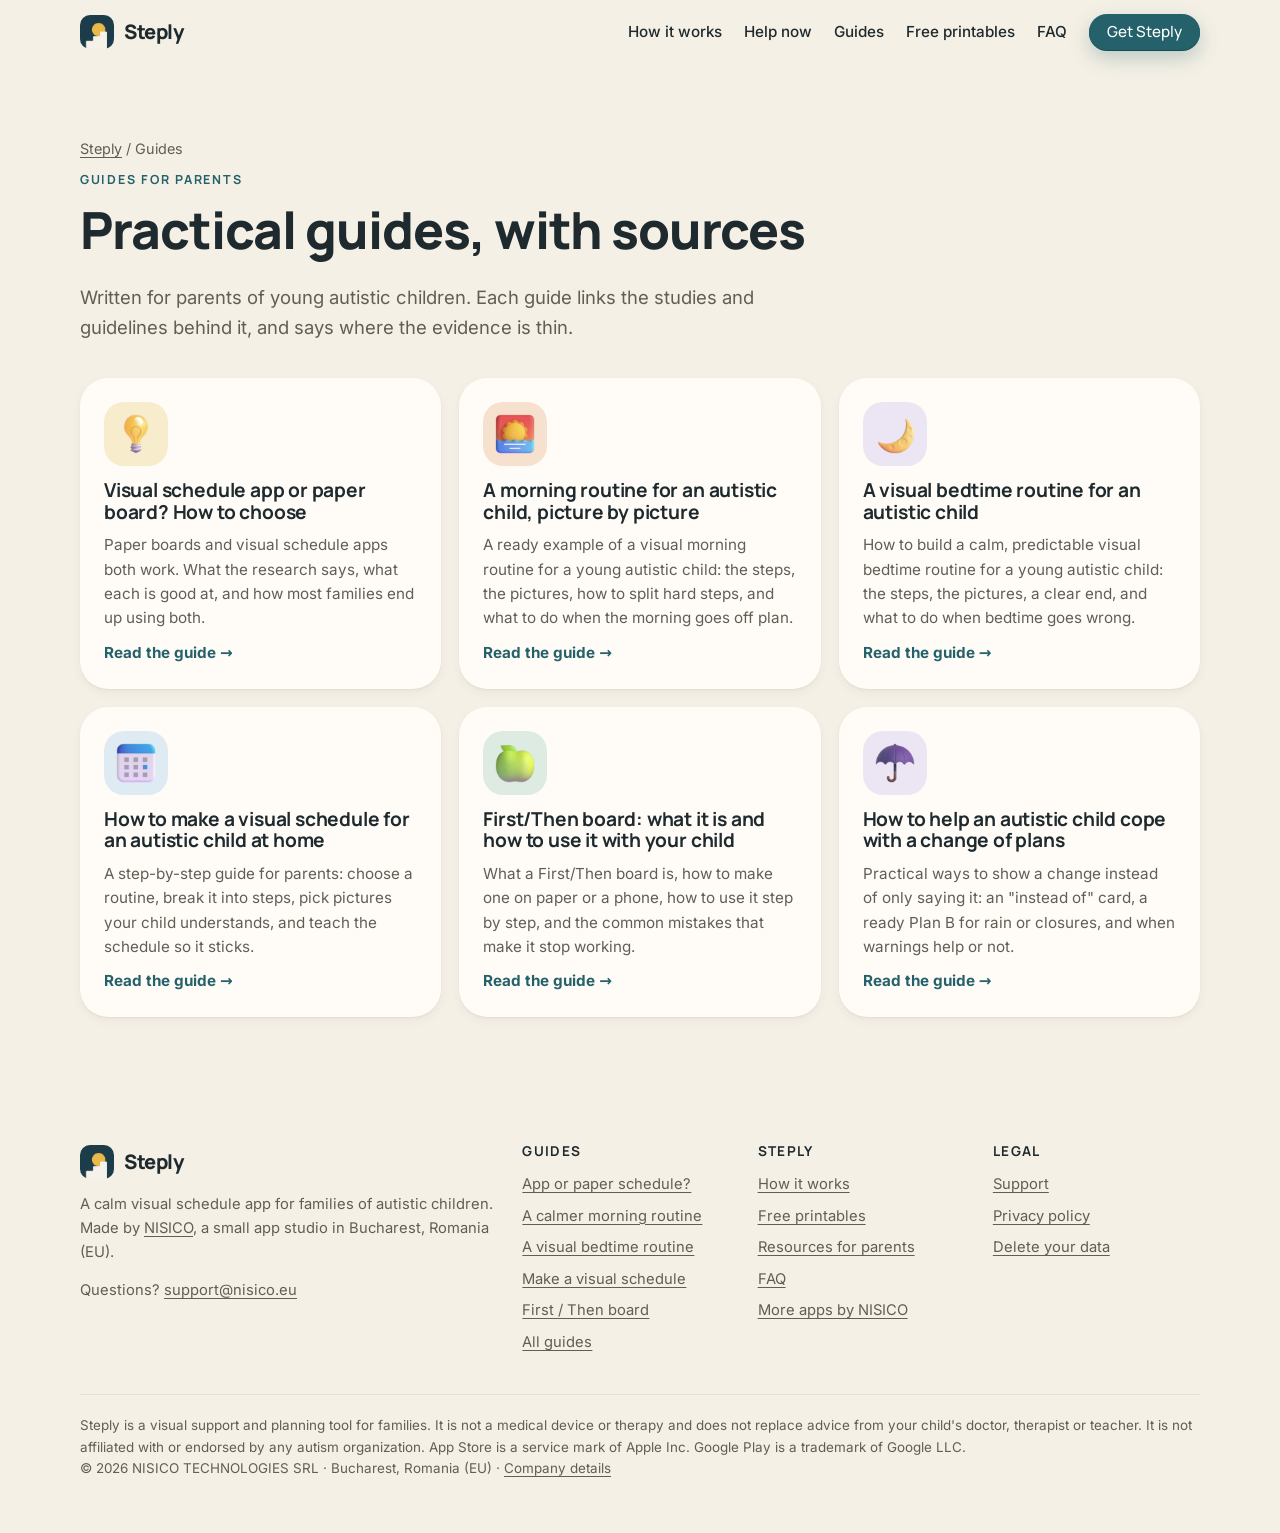
==== blog/index.html @ 3f3813bf "Steply site: new home in the app's look, guides blog, free printables, resources, sitemap and robots" ====
<!doctype html>
<html lang="en-US">
<head>
<meta charset="utf-8">
<meta name="viewport" content="width=device-width, initial-scale=1, viewport-fit=cover">
<title>Visual schedule guides for parents of autistic children | Steply</title>
<meta name="description" content="Short, sourced guides for parents: visual schedules, First / Then boards, morning and bedtime routines, and helping an autistic child with a change of plans.">
<link rel="canonical" href="https://steply.nisico.eu/blog/">
<meta name="robots" content="index, follow, max-image-preview:large">
<meta name="theme-color" content="#F5F0E6" media="(prefers-color-scheme: light)">
<meta name="theme-color" content="#121C24" media="(prefers-color-scheme: dark)">
<meta property="og:type" content="website"><meta property="og:site_name" content="Steply">
<meta property="og:title" content="Visual schedule guides for parents of autistic children | Steply"><meta property="og:description" content="Short, sourced guides for parents: visual schedules, First / Then boards, morning and bedtime routines, and helping an autistic child with a change of plans.">
<meta property="og:url" content="https://steply.nisico.eu/blog/"><meta property="og:image" content="https://steply.nisico.eu/assets/og.jpg">
<meta property="og:image:width" content="1200"><meta property="og:image:height" content="630">
<meta name="twitter:card" content="summary_large_image">
<link rel="icon" href="/assets/favicon.svg" type="image/svg+xml"><link rel="apple-touch-icon" href="/assets/apple-touch-icon.png">
<link rel="preload" href="/assets/fonts/manrope-latin-wght.woff2" as="font" type="font/woff2" crossorigin>
<link rel="preload" href="/assets/fonts/inter-latin-wght.woff2" as="font" type="font/woff2" crossorigin>
<link rel="stylesheet" href="/assets/site.css?v=2026-11-04">
<script type="application/ld+json">{"@context": "https://schema.org", "@type": "Blog", "name": "Steply guides for parents", "url": "https://steply.nisico.eu/blog/", "publisher": {"@type": "Organization", "name": "NISICO TECHNOLOGIES SRL", "alternateName": "NISICO", "url": "https://nisico.eu/", "email": "support@nisico.eu", "address": {"@type": "PostalAddress", "addressLocality": "Bucharest", "addressCountry": "RO"}}, "blogPost": [{"@type": "BlogPosting", "headline": "Visual schedule app or paper board? How to choose", "url": "https://steply.nisico.eu/blog/visual-schedule-app-or-paper/", "datePublished": "2026-11-04"}, {"@type": "BlogPosting", "headline": "A morning routine for an autistic child, picture by picture", "url": "https://steply.nisico.eu/blog/morning-routine-for-autistic-child/", "datePublished": "2026-11-04"}, {"@type": "BlogPosting", "headline": "A visual bedtime routine for an autistic child", "url": "https://steply.nisico.eu/blog/bedtime-routine-for-autistic-child/", "datePublished": "2026-11-04"}, {"@type": "BlogPosting", "headline": "How to make a visual schedule for an autistic child at home", "url": "https://steply.nisico.eu/blog/how-to-make-a-visual-schedule-for-an-autistic-child/", "datePublished": "2026-11-02"}, {"@type": "BlogPosting", "headline": "First/Then board: what it is and how to use it with your child", "url": "https://steply.nisico.eu/blog/first-then-board/", "datePublished": "2026-11-02"}, {"@type": "BlogPosting", "headline": "How to help an autistic child cope with a change of plans", "url": "https://steply.nisico.eu/blog/autistic-child-change-of-plans/", "datePublished": "2026-11-02"}]}</script>
<script type="application/ld+json">{"@context": "https://schema.org", "@type": "BreadcrumbList", "itemListElement": [{"@type": "ListItem", "position": 1, "name": "Steply", "item": "https://steply.nisico.eu/"}, {"@type": "ListItem", "position": 2, "name": "Guides", "item": "https://steply.nisico.eu/blog/"}]}</script>
</head>
<body>
<a class="skip" href="#main">Skip to content</a>
<header class="top"><div class="wrap">
<a class="brand" href="/"><img src="/assets/icon-96.png" alt="" width="34" height="34">Steply</a>
<nav class="nav" aria-label="Main">
<a href="/#how">How it works</a><a href="/#help-now">Help now</a><a href="/blog/">Guides</a><a href="/printables/">Free printables</a><a href="/#faq">FAQ</a>
<a class="btn" href="/#get">Get Steply</a>
</nav></div></header>
<main id="main"><section><div class="wrap">
<p class="crumbs"><a href="/">Steply</a> / Guides</p>
<p class="kicker">Guides for parents</p><h1 style="font-size:clamp(2rem,5vw,3.2rem)">Practical guides, with sources</h1>
<p class="lead">Written for parents of young autistic children. Each guide links the studies and guidelines behind it, and says where the evidence is thin.</p>
<div class="posts" style="margin-top:36px"><a class="post rv" href="/blog/visual-schedule-app-or-paper/"><div class="tile t-butter"><img src="/assets/emoji/light_bulb.webp" alt="" width="44" height="44" loading="lazy" decoding="async"></div><h3>Visual schedule app or paper board? How to choose</h3><p>Paper boards and visual schedule apps both work. What the research says, what each is good at, and how most families end up using both.</p><span class="more">Read the guide →</span></a><a class="post rv" href="/blog/morning-routine-for-autistic-child/"><div class="tile t-peach"><img src="/assets/emoji/sunrise.webp" alt="" width="44" height="44" loading="lazy" decoding="async"></div><h3>A morning routine for an autistic child, picture by picture</h3><p>A ready example of a visual morning routine for a young autistic child: the steps, the pictures, how to split hard steps, and what to do when the morning goes off plan.</p><span class="more">Read the guide →</span></a><a class="post rv" href="/blog/bedtime-routine-for-autistic-child/"><div class="tile t-lav"><img src="/assets/emoji/crescent_moon.webp" alt="" width="44" height="44" loading="lazy" decoding="async"></div><h3>A visual bedtime routine for an autistic child</h3><p>How to build a calm, predictable visual bedtime routine for a young autistic child: the steps, the pictures, a clear end, and what to do when bedtime goes wrong.</p><span class="more">Read the guide →</span></a><a class="post rv" href="/blog/how-to-make-a-visual-schedule-for-an-autistic-child/"><div class="tile t-sky"><img src="/assets/emoji/calendar.webp" alt="" width="44" height="44" loading="lazy" decoding="async"></div><h3>How to make a visual schedule for an autistic child at home</h3><p>A step-by-step guide for parents: choose a routine, break it into steps, pick pictures your child understands, and teach the schedule so it sticks.</p><span class="more">Read the guide →</span></a><a class="post rv" href="/blog/first-then-board/"><div class="tile t-sage"><img src="/assets/emoji/green_apple.webp" alt="" width="44" height="44" loading="lazy" decoding="async"></div><h3>First/Then board: what it is and how to use it with your child</h3><p>What a First/Then board is, how to make one on paper or a phone, how to use it step by step, and the common mistakes that make it stop working.</p><span class="more">Read the guide →</span></a><a class="post rv" href="/blog/autistic-child-change-of-plans/"><div class="tile t-lav"><img src="/assets/emoji/umbrella.webp" alt="" width="44" height="44" loading="lazy" decoding="async"></div><h3>How to help an autistic child cope with a change of plans</h3><p>Practical ways to show a change instead of only saying it: an &quot;instead of&quot; card, a ready Plan B for rain or closures, and when warnings help or not.</p><span class="more">Read the guide →</span></a></div>
</div></section></main><footer><div class="wrap">
<div class="cols">
<div><a class="brand" href="/"><img src="/assets/icon-96.png" alt="" width="34" height="34">Steply</a>
<p style="margin-top:14px">A calm visual schedule app for families of autistic children. Made by <a href="https://nisico.eu/">NISICO</a>, a small app studio in Bucharest, Romania (EU).</p>
<p>Questions? <a href="mailto:support@nisico.eu">support@nisico.eu</a></p></div>
<div><h4>Guides</h4><ul><li><a href="/blog/visual-schedule-app-or-paper/">App or paper schedule?</a></li><li><a href="/blog/morning-routine-for-autistic-child/">A calmer morning routine</a></li><li><a href="/blog/bedtime-routine-for-autistic-child/">A visual bedtime routine</a></li><li><a href="/blog/how-to-make-a-visual-schedule-for-an-autistic-child/">Make a visual schedule</a></li><li><a href="/blog/first-then-board/">First / Then board</a></li><li><a href="/blog/">All guides</a></li></ul></div>
<div><h4>Steply</h4><ul><li><a href="/#how">How it works</a></li><li><a href="/printables/">Free printables</a></li><li><a href="/resources/">Resources for parents</a></li><li><a href="/#faq">FAQ</a></li><li><a href="https://nisico.eu/apps/">More apps by NISICO</a></li></ul></div>
<div><h4>Legal</h4><ul><li><a href="https://nisico.eu/steply/support.html">Support</a></li><li><a href="https://nisico.eu/steply/privacy.html">Privacy policy</a></li><li><a href="https://nisico.eu/steply/delete-data.html">Delete your data</a></li></ul></div>
</div>
<p class="legal">Steply is a visual support and planning tool for families. It is not a medical device or therapy and does not replace advice from your child's doctor, therapist or teacher. It is not affiliated with or endorsed by any autism organization. App Store is a service mark of Apple Inc. Google Play is a trademark of Google LLC.<br>© 2026 NISICO TECHNOLOGIES SRL · Bucharest, Romania (EU) · <a href="https://nisico.eu/#company">Company details</a></p>
</div></footer>
<script>
document.documentElement.classList.add("js");
(function(){var io="IntersectionObserver" in window?new IntersectionObserver(function(es){es.forEach(function(e){if(e.isIntersecting){e.target.classList.add("in");io.unobserve(e.target)}})},{rootMargin:"0px 0px -8% 0px"}):null;
document.querySelectorAll(".rv").forEach(function(el){io?io.observe(el):el.classList.add("in")});
document.querySelectorAll("form[data-wl]").forEach(function(f){f.addEventListener("submit",function(ev){ev.preventDefault();var ok=f.nextElementSibling;
fetch(f.action,{method:"POST",body:new FormData(f),headers:{Accept:"application/json"}}).then(function(r){if(!r.ok)throw 0;f.style.display="none";ok.style.display="block"}).catch(function(){location.href="mailto:support@nisico.eu?subject=Steply%20launch%20email"})})});})();
</script>
</body></html>
---- assets/site.css ----
/* steply.nisico.eu: the Steply site. Look = the app's Today design (LOOK_R1103M): linen, paper cards, deep teal, pastel tiles,
   Manrope headings + Inter text, Fluent Emoji 3D pictures (MIT). Self-hosted fonts, no external requests. */
@font-face{font-family:"Manrope";src:url("/assets/fonts/manrope-latin-wght.woff2") format("woff2");font-weight:200 800;font-display:swap}
@font-face{font-family:"Inter";src:url("/assets/fonts/inter-latin-wght.woff2") format("woff2");font-weight:100 900;font-display:swap}

:root{
  --linen:#F5F0E6;--card:#FFFCF7;--teal:#24616A;--teal-deep:#1B4B52;--ink:#1F2A2E;--muted:#625D55;--hair:#E8DFD0;
  --peach:#F6E1CF;--sage:#DDEBE3;--lavender:#ECE5F3;--butter:#F7ECCB;--sky:#DFEBF2;--rose:#F5E0DA;
  --done:#2F5B48;--help:#4A3F73;--on-teal:#fff;--focus:#0B57D0;
  --shadow1:0 1px 2px rgba(60,45,20,.06),0 4px 10px rgba(60,45,20,.05);
  --shadow2:0 2px 4px rgba(60,45,20,.05),0 18px 40px rgba(60,45,20,.12);
  --r:28px;--max:1160px;
  color-scheme:light;
}
@media (prefers-color-scheme:dark){:root{
  --linen:#121C24;--card:#1A2731;--teal:#7CC4C9;--teal-deep:#5AA6AC;--ink:#EEF3F4;--muted:#A9B6BC;--hair:#2C3B46;
  --peach:#3A2E27;--sage:#243A33;--lavender:#2E2A3D;--butter:#3A3424;--sky:#22343F;--rose:#3B2A2A;
  --done:#9AD7B8;--help:#CFC4F4;--on-teal:#0E1A20;--focus:#8AB4F8;
  --shadow1:0 0 0 1px var(--hair);--shadow2:0 0 0 1px var(--hair),0 18px 40px rgba(0,0,0,.35);color-scheme:dark}}

*{box-sizing:border-box}
html{-webkit-text-size-adjust:100%;scroll-behavior:smooth}
body{margin:0;background:var(--linen);color:var(--ink);font:17px/1.6 Inter,system-ui,-apple-system,"Segoe UI",Roboto,sans-serif;-webkit-font-smoothing:antialiased;overflow-x:hidden}
img{max-width:100%;height:auto;display:block}
a{color:var(--teal);text-underline-offset:3px}
a:focus-visible,button:focus-visible,input:focus-visible,summary:focus-visible{outline:3px solid var(--focus);outline-offset:3px;border-radius:12px}
h1,h2,h3{font-family:Manrope,Inter,system-ui,sans-serif;letter-spacing:-.02em;line-height:1.12;margin:0 0 .5em}
h1{font-size:clamp(2.3rem,6.2vw,4.1rem);font-weight:800}
h2{font-size:clamp(1.8rem,4vw,2.7rem);font-weight:800}
h3{font-size:1.2rem;font-weight:700;letter-spacing:-.01em}
p{margin:0 0 1em}
.wrap{max-width:var(--max);margin:0 auto;padding:0 20px}
.kicker{font:700 .78rem/1 Manrope,Inter,sans-serif;letter-spacing:.14em;text-transform:uppercase;color:var(--teal);margin:0 0 14px}
.lead{font-size:1.15rem;color:var(--muted);max-width:40em}
.skip{position:absolute;left:-999px;top:8px;background:var(--card);padding:8px 14px;border-radius:12px;z-index:99}
.skip:focus{left:8px}

/* header */
.top{position:sticky;top:0;z-index:20;background:color-mix(in srgb,var(--linen) 86%,transparent);backdrop-filter:saturate(1.4) blur(12px);-webkit-backdrop-filter:saturate(1.4) blur(12px);border-bottom:1px solid transparent}
.top .wrap{display:flex;align-items:center;gap:20px;height:64px}
.brand{display:flex;align-items:center;gap:10px;font:800 1.25rem/1 Manrope,sans-serif;color:var(--ink);text-decoration:none;letter-spacing:-.02em}
.brand img{width:34px;height:34px;border-radius:10px}
.nav{display:flex;gap:22px;margin-left:auto;align-items:center}
.nav a{color:var(--ink);text-decoration:none;font-weight:500;font-size:.95rem}
.nav a:hover{color:var(--teal)}
.nav .btn{padding:10px 18px;font-size:.95rem;color:var(--on-teal)}
@media (max-width:820px){.nav a:not(.btn){display:none}}

/* buttons */
.btn{display:inline-flex;align-items:center;justify-content:center;gap:10px;background:var(--teal);color:var(--on-teal);border:0;border-radius:999px;padding:16px 26px;font:700 1.02rem/1 Manrope,Inter,sans-serif;text-decoration:none;cursor:pointer;box-shadow:0 1px 0 var(--teal-deep),0 8px 20px color-mix(in srgb,var(--teal) 28%,transparent);transition:transform .15s ease,box-shadow .15s ease}
.btn:hover{transform:translateY(-1px)}
.btn.quiet{background:var(--card);color:var(--teal);box-shadow:var(--shadow1)}
.btn.help{background:var(--lavender);color:var(--help);box-shadow:none}

/* store badges */
.stores{display:flex;gap:12px;flex-wrap:wrap;margin:22px 0 10px}
.store{display:inline-flex;align-items:center;gap:12px;background:var(--ink);color:var(--linen);border-radius:16px;padding:10px 18px 10px 14px;text-decoration:none;min-width:180px}
.store svg{width:26px;height:26px;flex:none}
.store small{display:block;font-size:.7rem;opacity:.8;line-height:1.1}
.store b{display:block;font:700 1.08rem/1.15 Manrope,sans-serif}
.store.soon{opacity:.92;cursor:default}
.store.soon small{color:var(--butter)}
@media (prefers-color-scheme:dark){.store{background:#F5F0E6;color:#1F2A2E}.store.soon small{color:#7A5A0C}}

/* waitlist */
.wl{display:flex;gap:10px;flex-wrap:wrap;max-width:520px;margin-top:8px}
.wl input{flex:1 1 230px;min-width:0;border:1.5px solid var(--hair);background:var(--card);color:var(--ink);border-radius:999px;padding:15px 20px;font:inherit}
.wl .btn{flex:none}
.fine{font-size:.86rem;color:var(--muted);margin-top:10px}
.wl-ok{display:none;background:var(--sage);color:var(--done);border-radius:18px;padding:14px 18px;font-weight:600;max-width:520px}

/* hero */
.hero{position:relative;padding:56px 0 40px;overflow:hidden}
.hero .wrap{display:grid;grid-template-columns:1.05fr .95fr;gap:40px;align-items:center}
.hero h1 em{font-style:normal;color:var(--teal);position:relative;white-space:nowrap}
.hero h1 em::after{content:"";position:absolute;left:-.06em;right:-.06em;bottom:.04em;height:.32em;background:var(--butter);z-index:-1;border-radius:.2em}
.hero .lead{margin-bottom:6px}
.proof{display:flex;gap:18px;flex-wrap:wrap;margin-top:22px;padding:0;list-style:none;color:var(--muted);font-size:.92rem}
.proof li{display:flex;align-items:center;gap:8px}
.proof li::before{content:"";width:8px;height:8px;border-radius:50%;background:var(--teal)}
.stage{position:relative;height:640px}
.stage .phone{position:absolute}
.stage .p1{left:2%;top:10px;transform:rotate(-4deg);z-index:2}
.stage .p2{right:0;top:70px;transform:rotate(5deg);z-index:1}
.float{position:absolute;display:flex;align-items:center;gap:10px;background:var(--card);border-radius:20px;padding:10px 14px 10px 10px;box-shadow:var(--shadow2);font:700 .92rem/1.2 Manrope,sans-serif;z-index:3}
.float img{width:40px;height:40px}
.float small{display:block;font:500 .78rem/1.2 Inter,sans-serif;color:var(--muted)}
.f1{left:-4%;top:380px}
.f2{right:2%;top:10px}
.f3{right:-2%;bottom:40px}
.blob{position:absolute;border-radius:50%;filter:blur(2px);z-index:0}
.blob.b1{width:420px;height:420px;background:var(--peach);right:-80px;top:20px;opacity:.75}
.blob.b2{width:260px;height:260px;background:var(--sage);left:30%;bottom:-40px;opacity:.8}
@media (max-width:900px){
  .hero{padding-top:28px}
  .hero .wrap{grid-template-columns:1fr}
  .stage{height:520px;max-width:420px;margin:0 auto;width:100%}
  .stage .p1{left:0}
  .stage .p2{right:0;top:50px}
  .f1{left:0;top:auto;bottom:30px}.f2{right:0;top:0}.f3{display:none}
}

/* phone frame */
.phone{width:270px;aspect-ratio:390/844;border-radius:44px;background:#11191d;padding:9px;box-shadow:var(--shadow2),inset 0 0 0 1.5px #2a353b}
.phone .scr{width:100%;height:100%;border-radius:36px;overflow:hidden;position:relative;background:var(--linen)}
.phone .scr img{width:100%;height:100%;object-fit:cover;position:absolute;inset:0}
.phone.sm{width:230px;border-radius:38px;padding:8px}.phone.sm .scr{border-radius:31px}
@media (max-width:900px){.stage .phone{width:min(58vw,240px)}}
/* the hand-over demo: steps cross-fade like a child going through them */
.demo img{opacity:0;animation:demo 12s infinite}
.demo img:nth-child(1){animation-delay:0s}.demo img:nth-child(2){animation-delay:3s}.demo img:nth-child(3){animation-delay:6s}.demo img:nth-child(4){animation-delay:9s}
@keyframes demo{0%{opacity:0}4%{opacity:1}25%{opacity:1}29%{opacity:0}100%{opacity:0}}
@media (prefers-reduced-motion:reduce){.demo img{animation:none;opacity:0}.demo img:nth-child(2){opacity:1}.btn{transition:none}}

/* sections */
section{padding:72px 0}
.band{background:var(--card);border-radius:40px;margin:0 12px}
.center{text-align:center}.center .lead{margin-left:auto;margin-right:auto}
.grid{display:grid;gap:18px}
.g3{grid-template-columns:repeat(3,1fr)}.g2{grid-template-columns:repeat(2,1fr)}.g4{grid-template-columns:repeat(4,1fr)}
@media (max-width:900px){.g3,.g4{grid-template-columns:1fr 1fr}}
@media (max-width:600px){.g3,.g4,.g2{grid-template-columns:1fr}section{padding:52px 0}.band{border-radius:28px;margin:0 8px}}
.card{background:var(--card);border-radius:var(--r);padding:26px;box-shadow:var(--shadow1)}
.band .card{background:var(--linen);box-shadow:none}
.tile{width:64px;height:64px;border-radius:20px;display:grid;place-items:center;margin-bottom:16px}
.tile img{width:44px;height:44px}
.t-peach{background:var(--peach)}.t-sage{background:var(--sage)}.t-lav{background:var(--lavender)}.t-butter{background:var(--butter)}.t-sky{background:var(--sky)}.t-rose{background:var(--rose)}
.card p{color:var(--muted);margin:0}

/* steps */
.steps{counter-reset:s}
.step{display:flex;flex-direction:column;align-items:center;text-align:center;gap:18px}
.step .phone{width:230px}
.step h3::before{counter-increment:s;content:counter(s);display:inline-grid;place-items:center;width:30px;height:30px;border-radius:50%;background:var(--teal);color:var(--on-teal);font-size:.9rem;margin-right:10px;vertical-align:2px}
.step p{color:var(--muted);max-width:22em;margin:0 auto}

/* split feature */
.split{display:grid;grid-template-columns:1fr 1fr;gap:48px;align-items:center}
.split .phones{display:flex;gap:18px;justify-content:center}
.split .phones .phone:nth-child(2){margin-top:48px}
@media (max-width:900px){.split{grid-template-columns:1fr}.split .phones .phone{width:46%;max-width:230px}}
.ticks{list-style:none;padding:0;margin:18px 0 0}
.ticks li{display:flex;gap:12px;align-items:flex-start;margin:0 0 12px}
.ticks li img{width:30px;height:30px;flex:none;margin-top:2px}

/* calm band */
.calm{display:grid;grid-template-columns:repeat(5,1fr);gap:12px}
.calm div{background:var(--sage);color:var(--done);border-radius:22px;padding:18px;font:700 .98rem/1.3 Manrope,sans-serif}
.calm div span{display:block;font:500 .85rem/1.4 Inter,sans-serif;color:var(--ink);opacity:.8;margin-top:6px}
@media (max-width:900px){.calm{grid-template-columns:1fr 1fr}}

.nots{list-style:none;padding:0;margin:0;display:grid;gap:10px}
.nots li{background:var(--card);border-radius:18px;padding:14px 18px;display:flex;gap:12px;align-items:center;box-shadow:var(--shadow1)}
.nots li::before{content:"";width:18px;height:2.5px;background:var(--muted);border-radius:2px;flex:none}

/* gallery */
.gallery{display:flex;gap:22px;overflow-x:auto;scroll-snap-type:x mandatory;padding:10px 20px 26px;margin:0 -20px}
.gallery figure{margin:0;scroll-snap-align:center;flex:none;text-align:center}
.gallery figcaption{font-size:.9rem;color:var(--muted);margin-top:14px;max-width:230px}

/* faq */
.faq details{background:var(--card);border-radius:20px;margin:0 0 10px;box-shadow:var(--shadow1)}
.faq summary{cursor:pointer;list-style:none;padding:18px 54px 18px 22px;font:700 1.03rem/1.35 Manrope,sans-serif;position:relative}
.faq summary::-webkit-details-marker{display:none}
.faq summary::after{content:"+";position:absolute;right:22px;top:50%;transform:translateY(-50%);font-size:1.5rem;color:var(--teal);font-weight:500}
.faq details[open] summary::after{content:"\2013"}
.faq details p{padding:0 22px 18px;color:var(--muted);margin:0}

/* articles */
.posts{display:grid;grid-template-columns:repeat(3,1fr);gap:18px}
@media (max-width:900px){.posts{grid-template-columns:1fr}}
.post{background:var(--card);border-radius:var(--r);padding:24px;text-decoration:none;color:var(--ink);box-shadow:var(--shadow1);display:flex;flex-direction:column;gap:10px;transition:transform .15s ease}
.post:hover{transform:translateY(-2px)}
.post .tile{margin:0 0 4px}
.post h3{margin:0}
.post p{color:var(--muted);margin:0;font-size:.95rem}
.post .more{margin-top:auto;color:var(--teal);font-weight:700;font-size:.95rem}
.article{max-width:740px;margin:0 auto;padding:36px 20px 40px}
.article h1{font-size:clamp(2rem,5vw,3rem)}
.article h2{font-size:1.6rem;margin-top:1.6em}
.article h3{margin-top:1.4em}
.article table{width:100%;border-collapse:collapse;margin:1em 0;font-size:.95rem;background:var(--card);border-radius:16px;overflow:hidden}
.article th,.article td{padding:10px 12px;border-bottom:1px solid var(--hair);text-align:left;vertical-align:top}
.article .callout{background:var(--butter);border-radius:18px;padding:16px 20px;margin:1.2em 0}
.article li{margin:0 0 .4em}
.meta{color:var(--muted);font-size:.92rem;margin-bottom:24px}
.crumbs{font-size:.9rem;color:var(--muted);margin-bottom:14px}.crumbs a{color:var(--muted)}
.sources{font-size:.9rem;color:var(--muted)}
.cta-card{background:var(--card);border-radius:var(--r);padding:28px;margin-top:40px;box-shadow:var(--shadow1);display:flex;gap:20px;align-items:center}
.cta-card img{width:64px;height:64px;flex:none}
@media (max-width:600px){.cta-card{flex-direction:column;align-items:flex-start}}

/* final cta */
.final{background:var(--teal);color:var(--on-teal);border-radius:40px;margin:0 12px;padding:64px 20px;text-align:center;position:relative;overflow:hidden}
.final h2{color:var(--on-teal)}
.final .lead{color:color-mix(in srgb,var(--on-teal) 85%,transparent);margin:0 auto 10px}
.final .stores{justify-content:center}
.final .store{background:var(--card);color:var(--ink)}
.final .wl{margin:14px auto 0}
.final .btn{background:var(--card);color:var(--teal);box-shadow:none}
.final .fine,.final .fine a{color:color-mix(in srgb,var(--on-teal) 80%,transparent)}
.final .deco{position:absolute;width:84px;opacity:.95}
.final .d1{left:6%;top:18%;transform:rotate(-12deg)}.final .d2{right:7%;top:24%;transform:rotate(10deg)}.final .d3{left:14%;bottom:12%}.final .d4{right:14%;bottom:10%}
@media (max-width:700px){.final .deco{width:52px}.final .d3,.final .d4{display:none}.final .d1{top:6%}.final .d2{top:6%}}

/* footer */
footer{padding:56px 0 40px;color:var(--muted);font-size:.92rem}
footer .cols{display:grid;grid-template-columns:2fr 1fr 1fr 1fr;gap:28px}
@media (max-width:800px){footer .cols{grid-template-columns:1fr 1fr}}
footer h4{font:700 .85rem/1 Manrope,sans-serif;letter-spacing:.1em;text-transform:uppercase;color:var(--ink);margin:0 0 14px}
footer ul{list-style:none;padding:0;margin:0}footer li{margin:0 0 8px}
footer a{color:var(--muted)}
footer .legal{border-top:1px solid var(--hair);margin-top:32px;padding-top:20px;font-size:.84rem}

/* reveal on scroll (no JS needed to read: elements are visible unless JS adds .js) */
.js .rv{opacity:0;transform:translateY(16px);transition:opacity .6s ease,transform .6s ease}
.js .rv.in{opacity:1;transform:none}
@media (prefers-reduced-motion:reduce){.js .rv{opacity:1;transform:none;transition:none}}
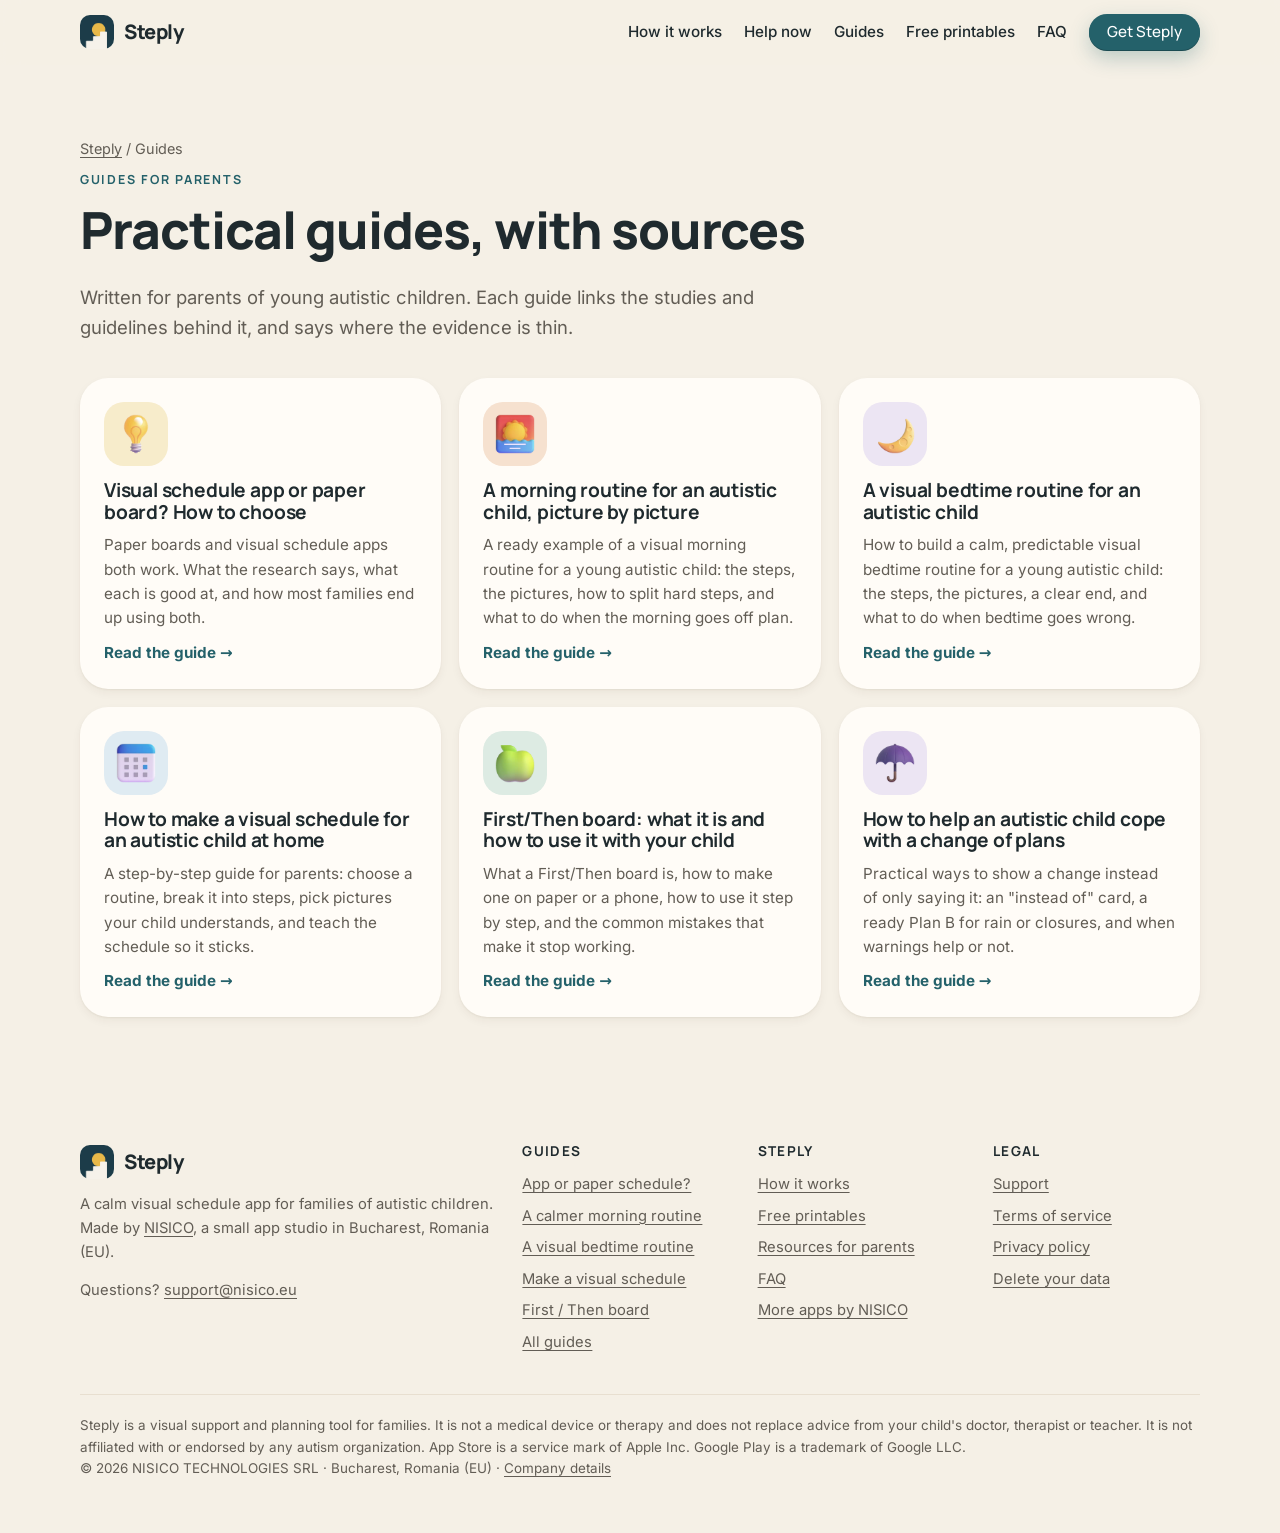
==== commit da29c26a: "Footer: link the Terms of service" ====
--- a/blog/index.html
+++ b/blog/index.html
@@ -41,7 +41,7 @@
 <p>Questions? <a href="mailto:support@nisico.eu">support@nisico.eu</a></p></div>
 <div><h4>Guides</h4><ul><li><a href="/blog/visual-schedule-app-or-paper/">App or paper schedule?</a></li><li><a href="/blog/morning-routine-for-autistic-child/">A calmer morning routine</a></li><li><a href="/blog/bedtime-routine-for-autistic-child/">A visual bedtime routine</a></li><li><a href="/blog/how-to-make-a-visual-schedule-for-an-autistic-child/">Make a visual schedule</a></li><li><a href="/blog/first-then-board/">First / Then board</a></li><li><a href="/blog/">All guides</a></li></ul></div>
 <div><h4>Steply</h4><ul><li><a href="/#how">How it works</a></li><li><a href="/printables/">Free printables</a></li><li><a href="/resources/">Resources for parents</a></li><li><a href="/#faq">FAQ</a></li><li><a href="https://nisico.eu/apps/">More apps by NISICO</a></li></ul></div>
-<div><h4>Legal</h4><ul><li><a href="https://nisico.eu/steply/support.html">Support</a></li><li><a href="https://nisico.eu/steply/privacy.html">Privacy policy</a></li><li><a href="https://nisico.eu/steply/delete-data.html">Delete your data</a></li></ul></div>
+<div><h4>Legal</h4><ul><li><a href="https://nisico.eu/steply/support.html">Support</a></li><li><a href="https://nisico.eu/steply/terms.html">Terms of service</a></li><li><a href="https://nisico.eu/steply/privacy.html">Privacy policy</a></li><li><a href="https://nisico.eu/steply/delete-data.html">Delete your data</a></li></ul></div>
 </div>
 <p class="legal">Steply is a visual support and planning tool for families. It is not a medical device or therapy and does not replace advice from your child's doctor, therapist or teacher. It is not affiliated with or endorsed by any autism organization. App Store is a service mark of Apple Inc. Google Play is a trademark of Google LLC.<br>© 2026 NISICO TECHNOLOGIES SRL · Bucharest, Romania (EU) · <a href="https://nisico.eu/#company">Company details</a></p>
 </div></footer>
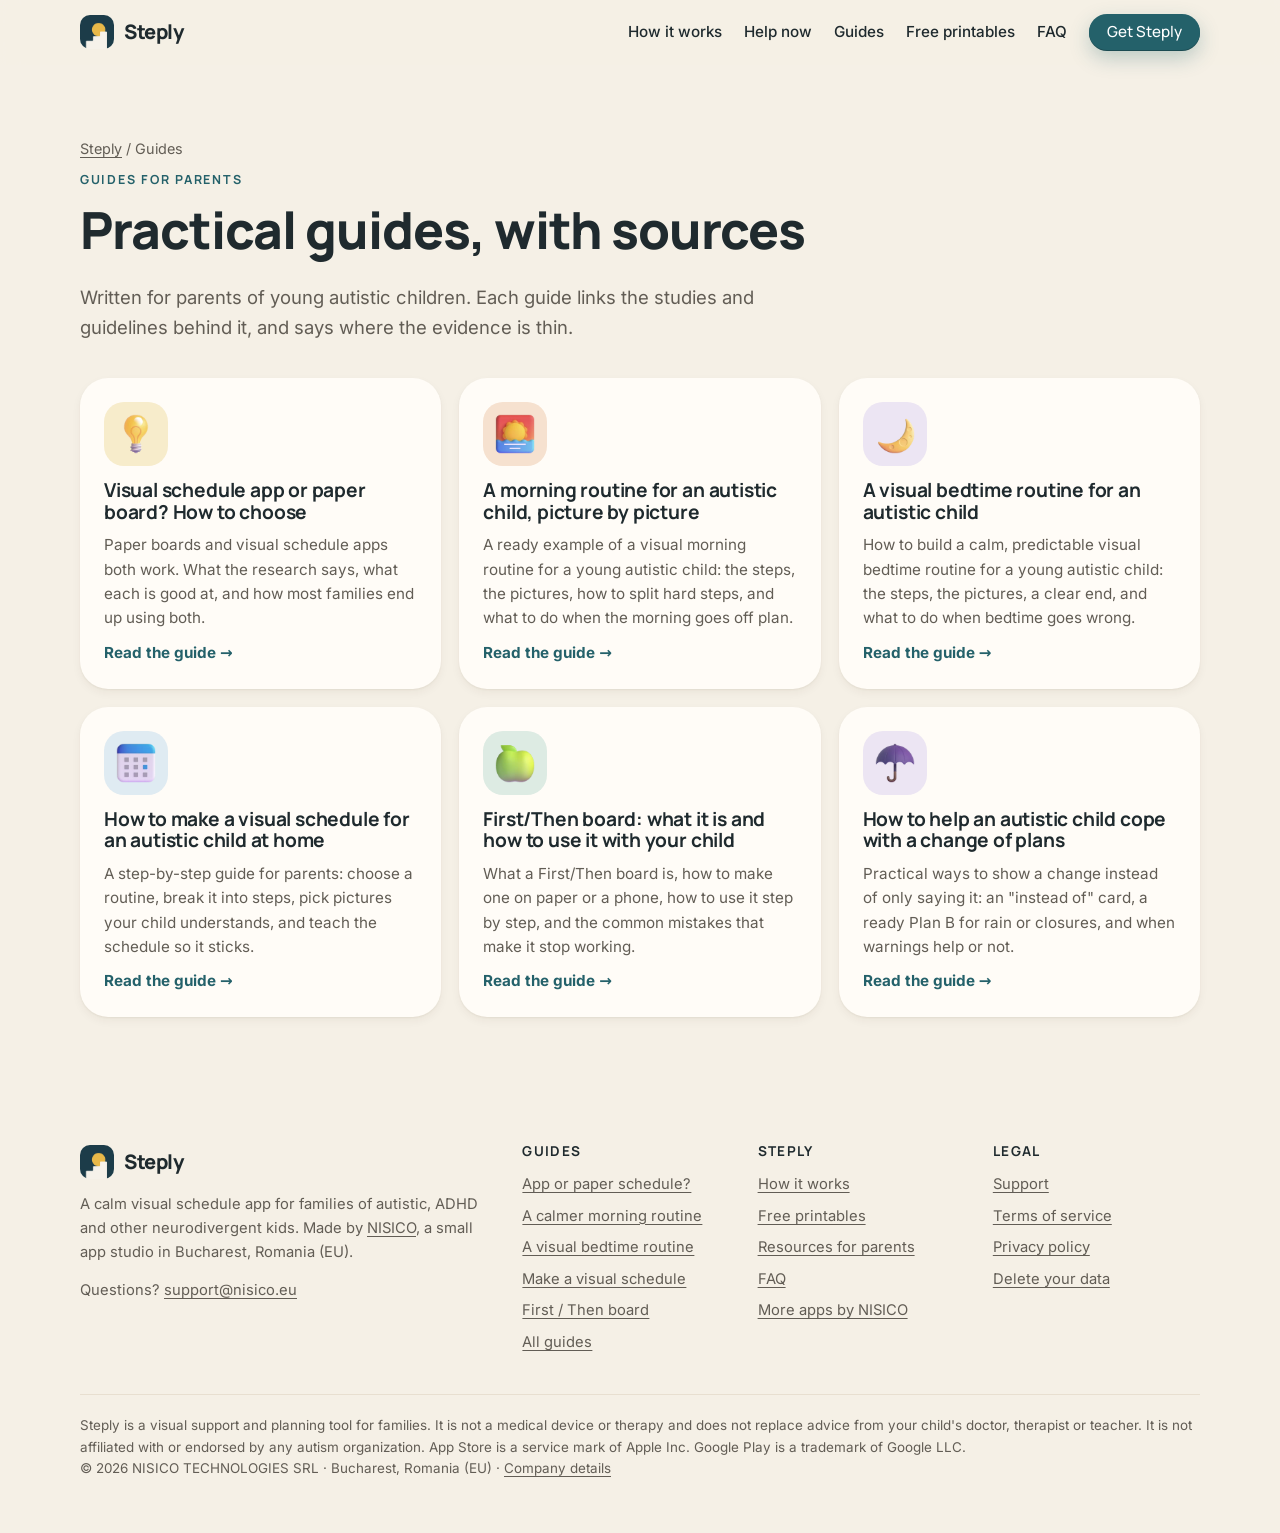
==== commit 09591c46: "Steply is for autistic, ADHD and other neurodivergent kids: site copy update" ====
--- a/blog/index.html
+++ b/blog/index.html
@@ -37,7 +37,7 @@
 </div></section></main><footer><div class="wrap">
 <div class="cols">
 <div><a class="brand" href="/"><img src="/assets/icon-96.png" alt="" width="34" height="34">Steply</a>
-<p style="margin-top:14px">A calm visual schedule app for families of autistic children. Made by <a href="https://nisico.eu/">NISICO</a>, a small app studio in Bucharest, Romania (EU).</p>
+<p style="margin-top:14px">A calm visual schedule app for families of autistic, ADHD and other neurodivergent kids. Made by <a href="https://nisico.eu/">NISICO</a>, a small app studio in Bucharest, Romania (EU).</p>
 <p>Questions? <a href="mailto:support@nisico.eu">support@nisico.eu</a></p></div>
 <div><h4>Guides</h4><ul><li><a href="/blog/visual-schedule-app-or-paper/">App or paper schedule?</a></li><li><a href="/blog/morning-routine-for-autistic-child/">A calmer morning routine</a></li><li><a href="/blog/bedtime-routine-for-autistic-child/">A visual bedtime routine</a></li><li><a href="/blog/how-to-make-a-visual-schedule-for-an-autistic-child/">Make a visual schedule</a></li><li><a href="/blog/first-then-board/">First / Then board</a></li><li><a href="/blog/">All guides</a></li></ul></div>
 <div><h4>Steply</h4><ul><li><a href="/#how">How it works</a></li><li><a href="/printables/">Free printables</a></li><li><a href="/resources/">Resources for parents</a></li><li><a href="/#faq">FAQ</a></li><li><a href="https://nisico.eu/apps/">More apps by NISICO</a></li></ul></div>
--- a/assets/site.css
+++ b/assets/site.css
@@ -216,3 +216,50 @@
 .js .rv{opacity:0;transform:translateY(16px);transition:opacity .6s ease,transform .6s ease}
 .js .rv.in{opacity:1;transform:none}
 @media (prefers-reduced-motion:reduce){.js .rv{opacity:1;transform:none;transition:none}}
+
+/* v2 (debate round 1): one big parent phone + a smaller child phone, labels, tinted step pads, teal trust band */
+.stage .p1{width:300px;left:6%;top:0;transform:rotate(-2deg)}
+.stage .p2{width:200px;right:4%;top:auto;bottom:30px;transform:rotate(4deg);z-index:3}
+.stage .f2{right:-2%;top:30px}
+.tag{position:absolute;margin:0;font:700 .72rem/1 Manrope,sans-serif;letter-spacing:.12em;text-transform:uppercase;color:var(--muted);z-index:4}
+.tag.t1{left:8%;bottom:-6px}.tag.t2{right:8%;bottom:4px}
+.wl{margin-top:20px}
+.stores{margin-top:16px}.stores .store{padding:8px 14px 8px 12px;min-width:0;border-radius:14px}.stores .store b{font-size:.98rem}
+.pad{border-radius:28px;padding:26px 0 0;width:100%;display:flex;justify-content:center;overflow:hidden;height:330px;align-items:flex-start}
+.pad .phone{width:220px}
+.trust{background:var(--teal);color:var(--on-teal);border-radius:40px;margin:0 12px}
+.trust h2,.trust .kicker{color:var(--on-teal)}.trust .lead{color:color-mix(in srgb,var(--on-teal) 85%,transparent)}
+.trust .calm div{background:color-mix(in srgb,var(--on-teal) 12%,transparent);color:var(--on-teal)}.trust .calm div span{color:var(--on-teal)}
+.nots-d{margin-top:22px}.nots-d summary{cursor:pointer;font:700 1.05rem Manrope,sans-serif;padding:10px 0}
+.nots-d .nots li{background:color-mix(in srgb,var(--on-teal) 10%,transparent);box-shadow:none;color:var(--on-teal)}.nots-d .nots li::before{background:var(--on-teal)}
+.faq-wrap{display:grid;grid-template-columns:.8fr 1.2fr;gap:40px;align-items:start}
+@media (max-width:900px){
+  .faq-wrap{grid-template-columns:1fr}
+  .stage{height:560px}
+  .stage .p1{width:min(66vw,270px);left:0}
+  .stage .p2{width:min(42vw,170px);right:0;bottom:24px}
+  .stage .f2{display:none}
+  .tag.t1{left:2%}.tag.t2{right:2%;bottom:0}
+}
+@media (max-width:600px){.trust{border-radius:28px;margin:0 8px}.pad{height:300px}}
+@media (max-width:600px){
+  .feat .card{display:grid;grid-template-columns:56px 1fr;gap:4px 14px;padding:18px}
+  .feat .card .tile{width:56px;height:56px;margin:0;grid-row:span 2;border-radius:16px}.feat .card .tile img{width:38px;height:38px}
+  .feat .card h3{margin:2px 0 0;font-size:1.05rem}.feat .card p{font-size:.93rem}
+}
+/* v3 (debate round 2): product in the first phone viewport, compact features */
+@media (max-width:900px){
+  .hero .wrap>div:first-child{display:contents}
+  .hero .wrap{display:flex;flex-direction:column;gap:0}
+  .hero .kicker{order:1}.hero h1{order:2}.hero .lead{order:3}
+  .hero .stage{order:4;height:500px;margin:8px auto 18px}
+  .hero #get{order:5}.hero .proof{order:6}
+  .stage .p1{width:min(56vw,220px)}
+  .stage .p2{width:min(36vw,140px);bottom:10px}
+}
+.feat{gap:12px}
+.feat .card{display:grid;grid-template-columns:52px 1fr;gap:2px 14px;padding:18px 20px;align-items:start}
+.feat .card .tile{width:52px;height:52px;margin:0;grid-row:span 2;border-radius:16px}.feat .card .tile img{width:36px;height:36px}
+.feat .card h3{margin:2px 0 0;font-size:1.02rem}.feat .card p{font-size:.92rem}
+.pad.bottom{align-items:flex-end;padding:0 0 0}.pad.bottom .phone{margin-bottom:-16px}
+@media (max-width:600px){.pad.bottom .phone{margin-bottom:-16px}}
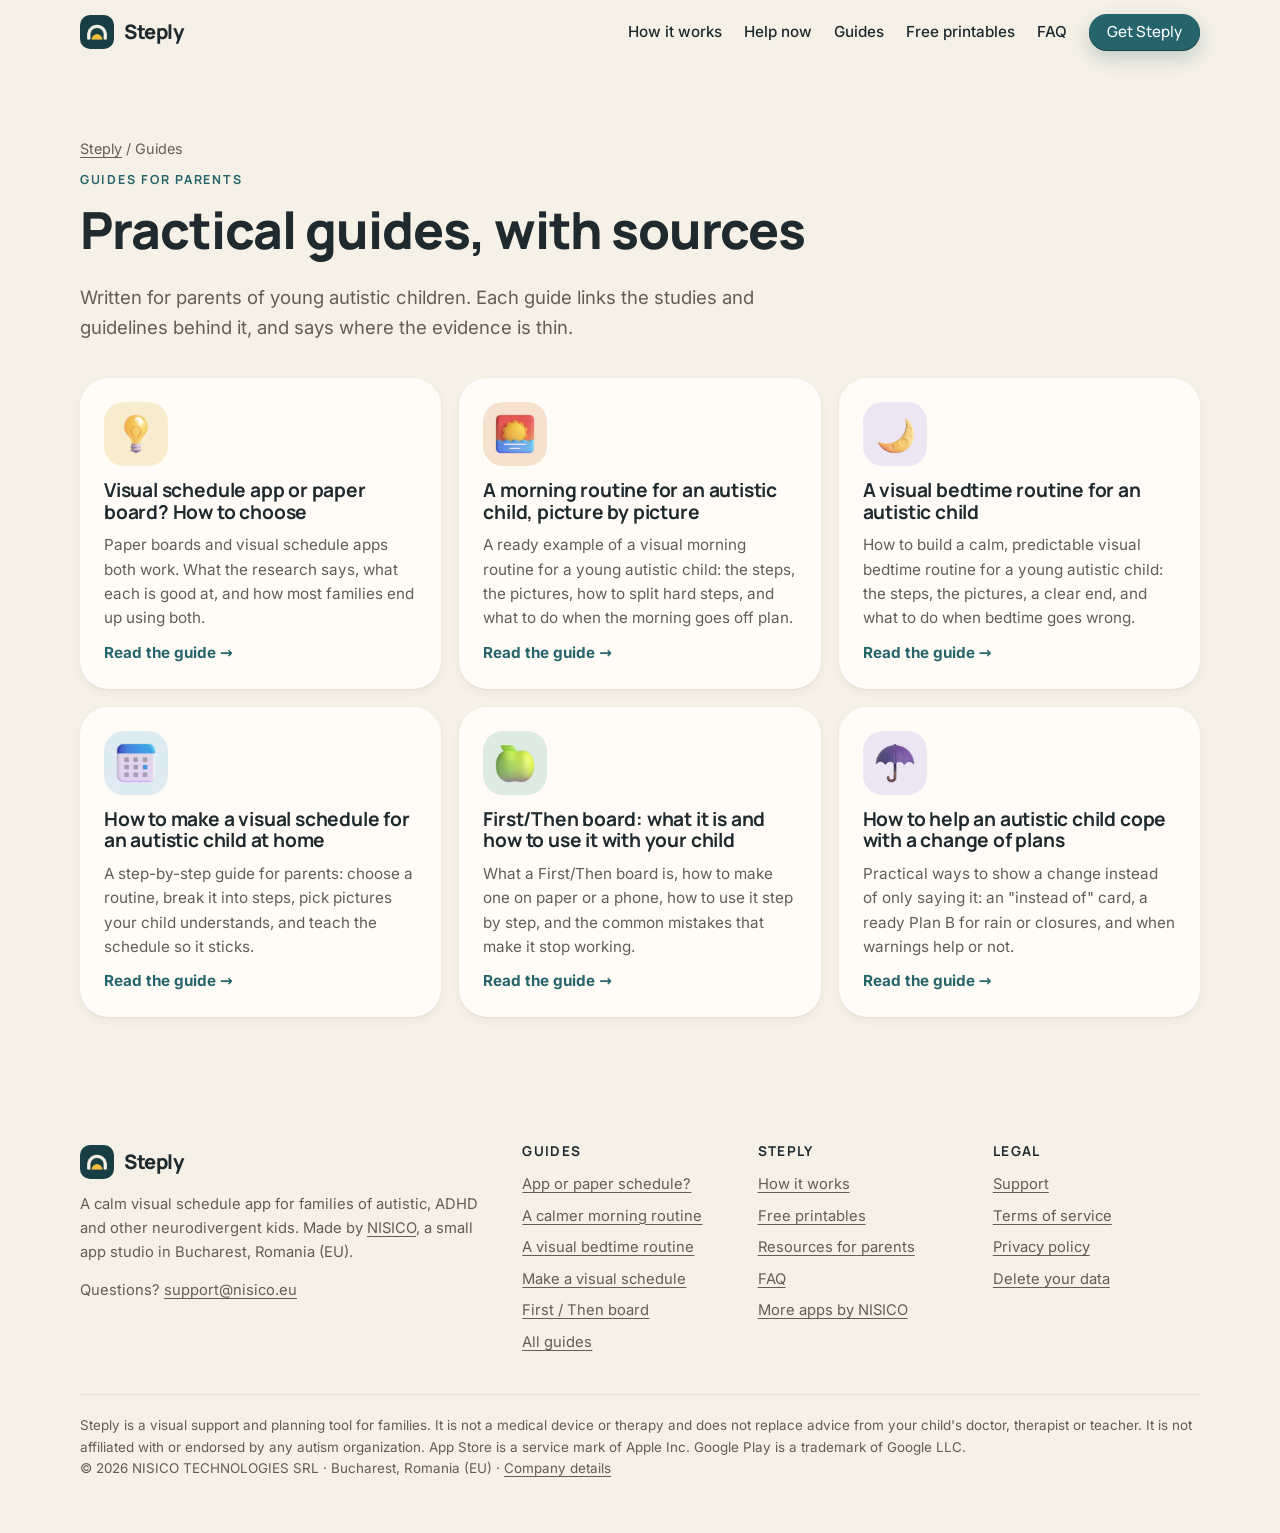
==== commit beb35690: "Steply site: one palette with the app and the new logo; new app screens; no toilet pictures" ====
--- a/blog/index.html
+++ b/blog/index.html
@@ -7,8 +7,8 @@
 <meta name="description" content="Short, sourced guides for parents: visual schedules, First / Then boards, morning and bedtime routines, and helping an autistic child with a change of plans.">
 <link rel="canonical" href="https://steply.nisico.eu/blog/">
 <meta name="robots" content="index, follow, max-image-preview:large">
-<meta name="theme-color" content="#F5F0E6" media="(prefers-color-scheme: light)">
-<meta name="theme-color" content="#121C24" media="(prefers-color-scheme: dark)">
+<meta name="theme-color" content="#F6F1E7" media="(prefers-color-scheme: light)">
+<meta name="theme-color" content="#10242C" media="(prefers-color-scheme: dark)">
 <meta property="og:type" content="website"><meta property="og:site_name" content="Steply">
 <meta property="og:title" content="Visual schedule guides for parents of autistic children | Steply"><meta property="og:description" content="Short, sourced guides for parents: visual schedules, First / Then boards, morning and bedtime routines, and helping an autistic child with a change of plans.">
 <meta property="og:url" content="https://steply.nisico.eu/blog/"><meta property="og:image" content="https://steply.nisico.eu/assets/og.jpg">
@@ -41,7 +41,7 @@
 <p>Questions? <a href="mailto:support@nisico.eu">support@nisico.eu</a></p></div>
 <div><h4>Guides</h4><ul><li><a href="/blog/visual-schedule-app-or-paper/">App or paper schedule?</a></li><li><a href="/blog/morning-routine-for-autistic-child/">A calmer morning routine</a></li><li><a href="/blog/bedtime-routine-for-autistic-child/">A visual bedtime routine</a></li><li><a href="/blog/how-to-make-a-visual-schedule-for-an-autistic-child/">Make a visual schedule</a></li><li><a href="/blog/first-then-board/">First / Then board</a></li><li><a href="/blog/">All guides</a></li></ul></div>
 <div><h4>Steply</h4><ul><li><a href="/#how">How it works</a></li><li><a href="/printables/">Free printables</a></li><li><a href="/resources/">Resources for parents</a></li><li><a href="/#faq">FAQ</a></li><li><a href="https://nisico.eu/apps/">More apps by NISICO</a></li></ul></div>
-<div><h4>Legal</h4><ul><li><a href="https://nisico.eu/steply/support.html">Support</a></li><li><a href="https://nisico.eu/steply/terms.html">Terms of service</a></li><li><a href="https://nisico.eu/steply/privacy.html">Privacy policy</a></li><li><a href="https://nisico.eu/steply/delete-data.html">Delete your data</a></li></ul></div>
+<div><h4>Legal</h4><ul><li><a href="https://nisico.eu/steply/support.html">Support</a></li><li><a href="/terms.html">Terms of service</a></li><li><a href="/privacy.html">Privacy policy</a></li><li><a href="https://nisico.eu/steply/delete-data.html">Delete your data</a></li></ul></div>
 </div>
 <p class="legal">Steply is a visual support and planning tool for families. It is not a medical device or therapy and does not replace advice from your child's doctor, therapist or teacher. It is not affiliated with or endorsed by any autism organization. App Store is a service mark of Apple Inc. Google Play is a trademark of Google LLC.<br>© 2026 NISICO TECHNOLOGIES SRL · Bucharest, Romania (EU) · <a href="https://nisico.eu/#company">Company details</a></p>
 </div></footer>
--- a/assets/site.css
+++ b/assets/site.css
@@ -1,10 +1,10 @@
-/* steply.nisico.eu: the Steply site. Look = the app's Today design (LOOK_R1103M): linen, paper cards, deep teal, pastel tiles,
+/* steply.nisico.eu: the Steply site. Look = the app's Today design (LOOK_R1103M) in the one palette of F-PL1106 (petrol logo, teal, sun): linen, paper cards, deep teal, pastel tiles,
    Manrope headings + Inter text, Fluent Emoji 3D pictures (MIT). Self-hosted fonts, no external requests. */
 @font-face{font-family:"Manrope";src:url("/assets/fonts/manrope-latin-wght.woff2") format("woff2");font-weight:200 800;font-display:swap}
 @font-face{font-family:"Inter";src:url("/assets/fonts/inter-latin-wght.woff2") format("woff2");font-weight:100 900;font-display:swap}
 
 :root{
-  --linen:#F5F0E6;--card:#FFFCF7;--teal:#24616A;--teal-deep:#1B4B52;--ink:#1F2A2E;--muted:#625D55;--hair:#E8DFD0;
+  --linen:#F6F1E7;--card:#FFFCF7;--teal:#26646B;--teal-deep:#173E43;--sun:#F5BE3C;--ink:#1F2A2E;--muted:#625D55;--hair:#E8DFD0;
   --peach:#F6E1CF;--sage:#DDEBE3;--lavender:#ECE5F3;--butter:#F7ECCB;--sky:#DFEBF2;--rose:#F5E0DA;
   --done:#2F5B48;--help:#4A3F73;--on-teal:#fff;--focus:#0B57D0;
   --shadow1:0 1px 2px rgba(60,45,20,.06),0 4px 10px rgba(60,45,20,.05);
@@ -13,9 +13,9 @@
   color-scheme:light;
 }
 @media (prefers-color-scheme:dark){:root{
-  --linen:#121C24;--card:#1A2731;--teal:#7CC4C9;--teal-deep:#5AA6AC;--ink:#EEF3F4;--muted:#A9B6BC;--hair:#2C3B46;
-  --peach:#3A2E27;--sage:#243A33;--lavender:#2E2A3D;--butter:#3A3424;--sky:#22343F;--rose:#3B2A2A;
-  --done:#9AD7B8;--help:#CFC4F4;--on-teal:#0E1A20;--focus:#8AB4F8;
+  --linen:#10242C;--card:#1B3843;--teal:#8ACFC8;--teal-deep:#4F8F89;--ink:#F3F6F5;--muted:#C3D3D6;--hair:#44666F;
+  --peach:#3A2E27;--sage:#243A33;--lavender:#2E2A3D;--butter:#3A3424;--sky:#22404A;--rose:#3B2A2A;
+  --done:#9AD7B8;--help:#CFC4F4;--on-teal:#10242C;--focus:#8AB4F8;
   --shadow1:0 0 0 1px var(--hair);--shadow2:0 0 0 1px var(--hair),0 18px 40px rgba(0,0,0,.35);color-scheme:dark}}
 
 *{box-sizing:border-box}
